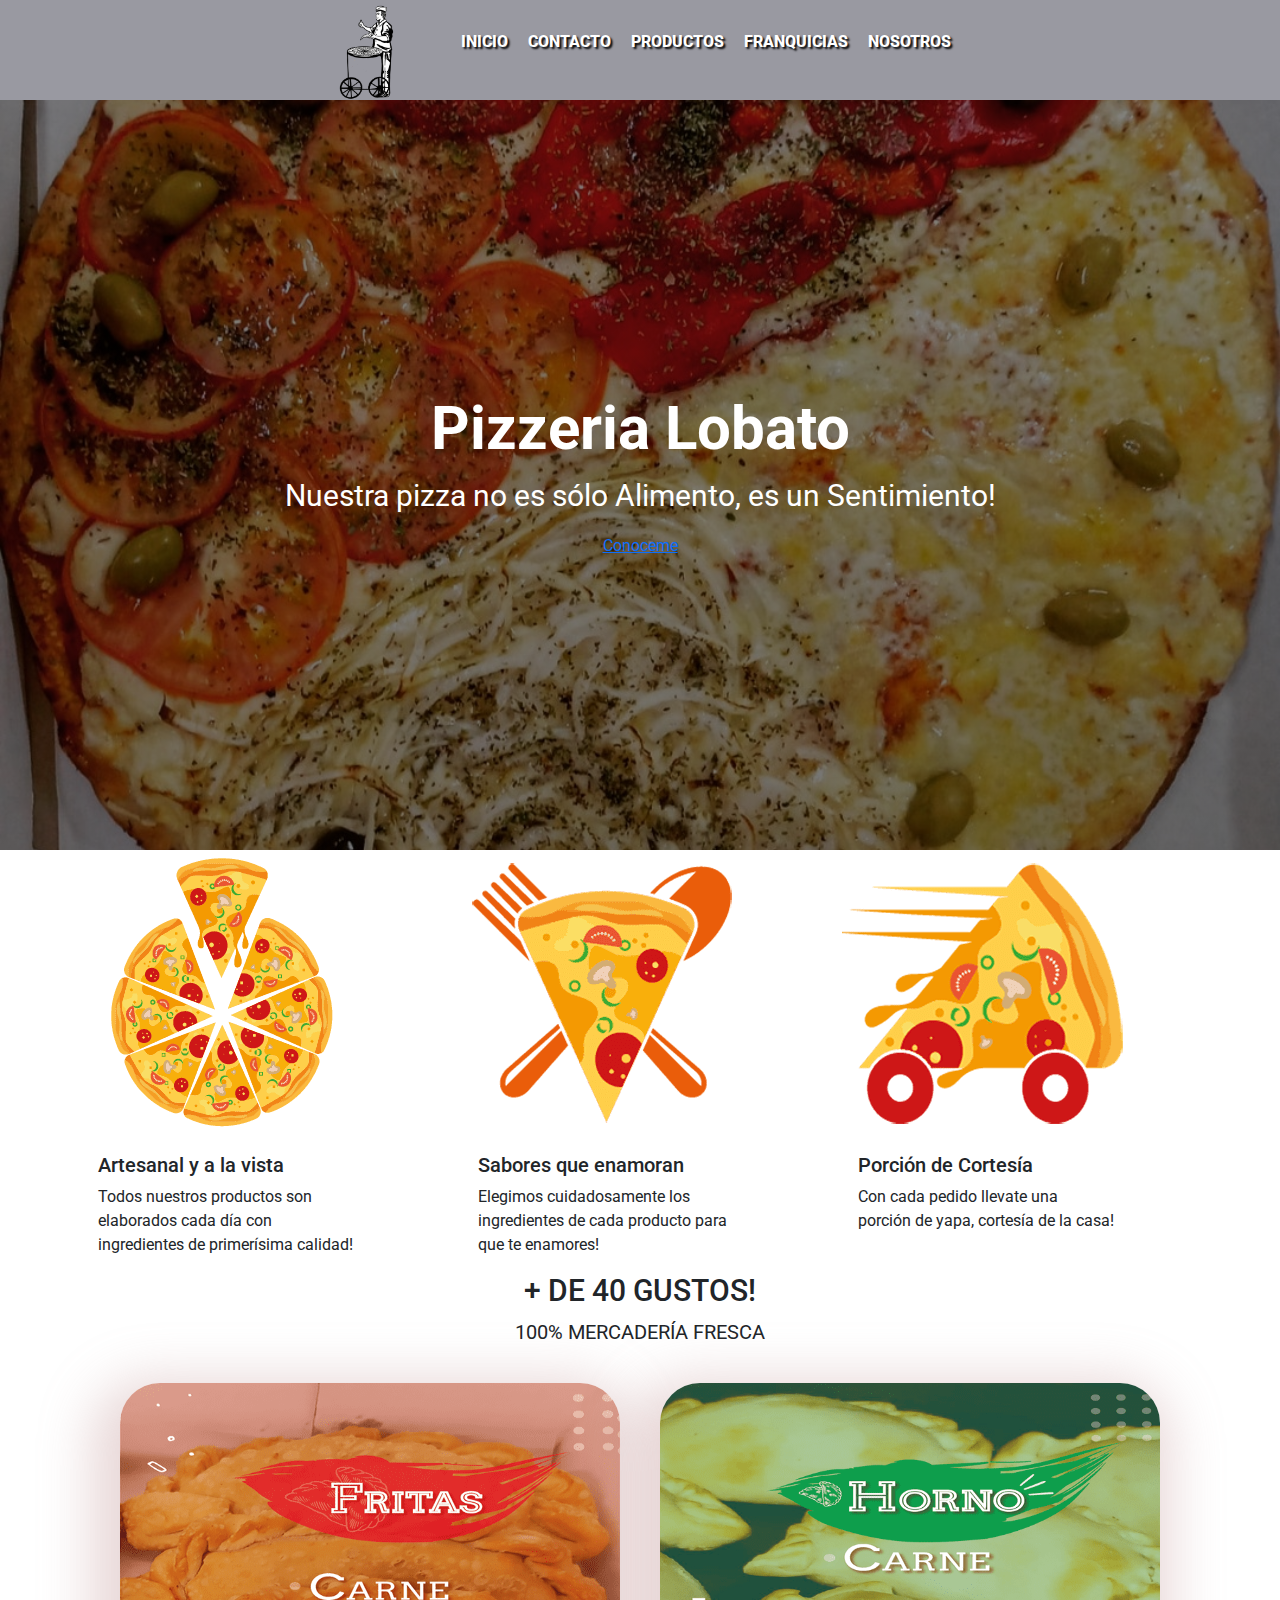
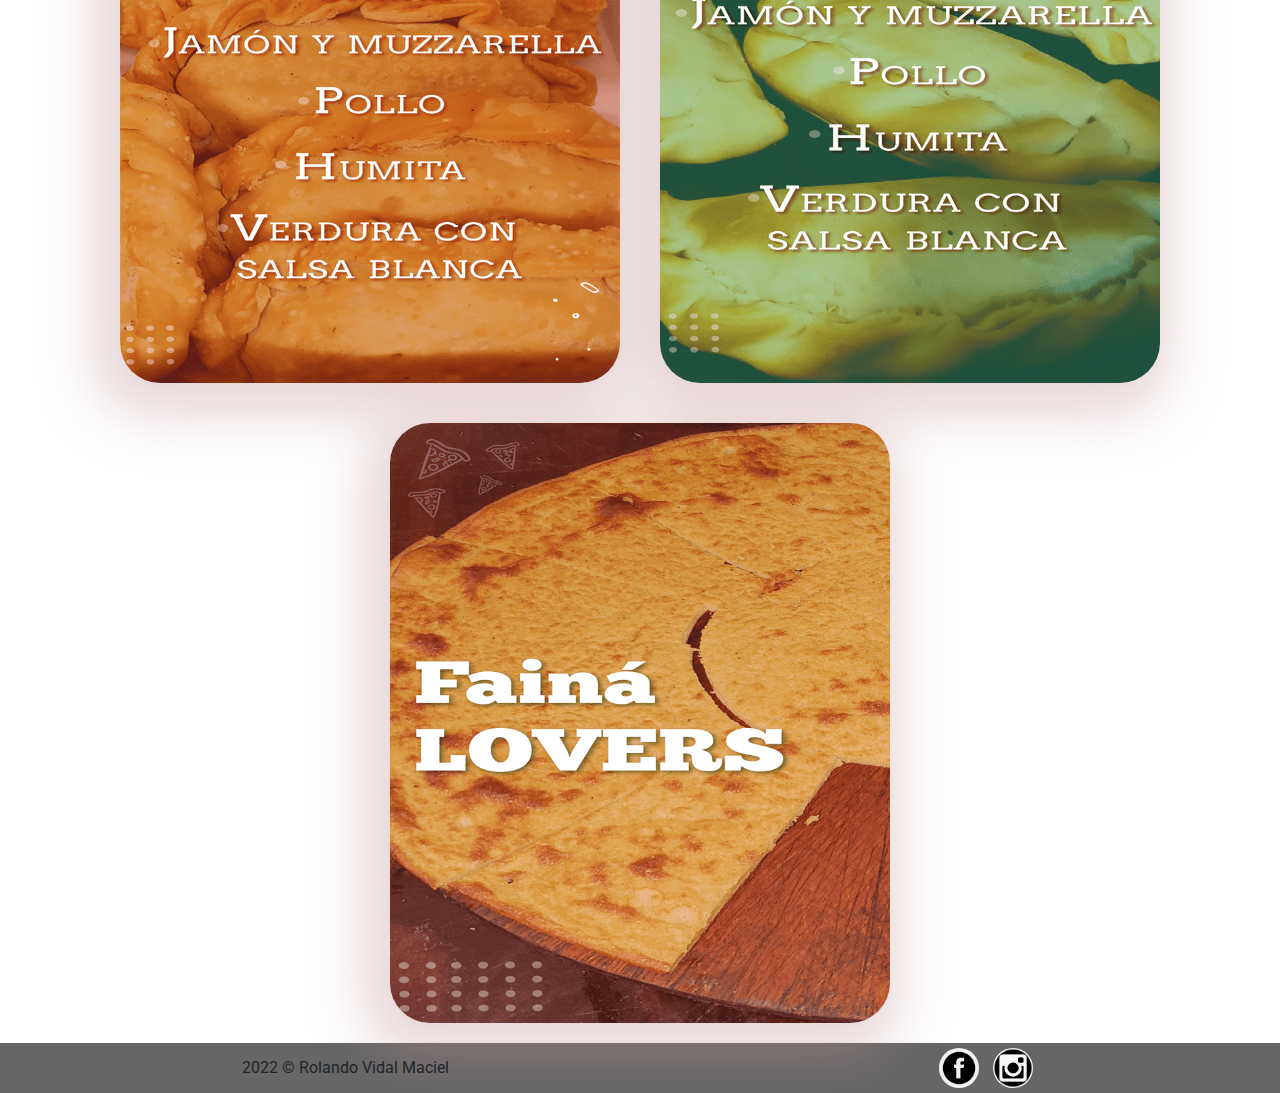
==== index.html @ bfa7f23a "proyectobootstrap" ====
<!DOCTYPE html>
<html lang="en">
<head>
    <link rel="shortcut icon" href="imagenes/favicon (2).ico" type="image/x-icon">
    <link rel="icon" href="imagenes/favicon (2).ico" type="image/x-icon">
    <meta charset="UTF-8">
    <meta http-equiv="X-">
    <meta http-equiv="X-UA-Compatible" content="IE=edge">
    <meta name="viewport" content="width=device-width, initial-scale=1.0">
    <link rel="preconnect" href="https://fonts.googleapis.com">
    <link rel="preconnect" href="https://fonts.gstatic.com" crossorigin>
    <link href="https://fonts.googleapis.com/css2?family=Roboto&display=swap" rel="stylesheet">
    <link rel="stylesheet" href="css1/style.css">
    <link rel="stylesheet" href="css/bootstrap.css">
    <title>Pizzeria Lobato</title>
</head>
<body>
    <header class="header">
        <img src="imagenes/logo.png" alt="">
        <nav>
            <ul>
                <li><a href="index.html">Inicio</a></li>
                <li><a href="page/contacto.html">Contacto</a></li>
                <li><a href="page/productos.html">Productos</a></li>
                <li><a href="page/franquicias.html">Franquicias</a></li>
                <li><a href="page/nosotros.html">Nosotros</a></li>
            </ul>
        </nav>
    </header>
    <main class="main">
        <section class="hero">
            <h1>Pizzeria Lobato</h1>
            <p>Nuestra pizza no es sólo Alimento, es un Sentimiento!</p>
            <a href="page/nosotros.html">Conoceme</a>
        </section>
        <div class="container">
            <div class="row">
            <div class="col">
                <div style="width: 18rem;">
                    <img src="imagenes/1-icono-pizza-01-1.png" alt="">
                    <div class="card-body">
                    <h5 class="card-title">Artesanal y a la vista</h5>
                    <p class="card-text">Todos nuestros productos son elaborados cada día con ingredientes de primerísima calidad!</p>
                    </div>
                </div>
            </div>
            <div class="col">
                <div style="width: 18rem;">
                    <img src="imagenes/2-icono-ingredientes-01-2.png" alt="">
                    <div class="card-body">
                    <h5 class="card-title">Sabores que enamoran</h5>
                    <p class="card-text">Elegimos cuidadosamente los ingredientes de cada producto para que te enamores!</p>
                    </div>
                </div>
            </div>
            <div class="col">
                <div style="width: 18rem;">
                    <img src="imagenes/3-icono-porcion-01-2.png" alt="">
                    <div class="card-body">
                    <h5 class="card-title">Porción de Cortesía</h5>
                    <p class="card-text">Con cada pedido llevate una porción de yapa, cortesía de la casa!</p>
                    </div>
                </div>
            </div>
            </div>
        </div>
        <section class="section_two">
                <h3 class="tituloParrafo">+ DE 40 GUSTOS!</h3>
                <p class="parrafo1">100% MERCADERÍA FRESCA</p>
                <div>
                    <img src="imagenes/comprar-empanadas-fritas.png" alt="">
                    <img src="imagenes/comprar-empanadas-al-horno.png" alt="">
                    <img src="imagenes/comprar-faina.png" alt="">
                </div>
        </section>
    </main>
    <footer class="footer">
        <span class="piePagina">2022 © Rolando Vidal Maciel</span>
        <div>
            <a href="https://www.instagram.com/lobato.pizzeria/"><img src="imagenes/facebook.png" alt=""></a>
            <a href="https://www.facebook.com/lobatopizzeria/?ref=page_internal"><img src="imagenes/instagram.png" alt=""></a>
        </div>
    </footer>
    <script src="js/bootstrap.js"></script>
</body>
</html>
---- css1/style.css ----
/*Estilo General */
*{
    margin: 0;
    padding: 0;
    box-sizing: border-box;
    font-family: 'Roboto', sans-serif;
}

/*-----HEADER-----*/
.header {
    display: flex;
    justify-content: center;
    align-items: center;
    flex-wrap: wrap;
    background-color: #9999A1
}
.header img {
    width: 100px;
    height: 100px;
    background-position:80px;
}

.header nav ul {
    display: flex;
    list-style: none;
}

.header nav ul li {
    margin: 10px;
}

.header nav ul li a {
    text-decoration: none;
    text-transform: uppercase;
    font-weight: 800;
    color:rgb(255, 255, 255);
    text-shadow: 2px 2px 2px #000000;
}

/*-----MAIN-----*/
.hero {
    color: rgb(255, 255, 255);
    display: flex;
    flex-direction: column;
    justify-content: center;
    align-items: center;
    width: 100%;
    height: calc(100vh - 150px);
    background: linear-gradient(rgba(0, 0, 0, 0.485), rgba(0, 0, 0, 0.542)), url(../imagenes/banner.jpeg);
    background-position: center;
    background-repeat: no-repeat;
    background-size: cover;
    background-attachment: fixed;

}

.hero h1 {
    font-size: 60px;
    font-weight: bold;
}

.hero p {
    font-size: 30px;
    text-align: center;
}

.hero a:hover {
    background-color:#ffffff;
    color: rgba(196, 44, 44, 0.425);
    border-radius: 5px;
}


/*----- GRID -----*/
.grid_contenedores_pizza{
    display: grid;
    grid-template-areas: "art sab por";
    grid-template-columns: repeat(3, 1fr);
    
}

.artesanal{
    grid-area: art;
    justify-self: center;
}

.sabores{
    grid-area: sab;
    justify-self: center;
}

.porciones{
    grid-area: por;
    justify-self: center;
}

.icono_pizza {
    width: 350px;
    height: 275px;
}

.icono_pizza img:hover {
    -webkit-transform: rotate(360deg);
    transition: 2s ease-in-out;
}

.img_pizza{
    width: 200px;
    height: 200px;
    border-radius: 40px;   
}

.flex-ico{
    display: flex;
    justify-content: center;
}

.tit_pizza {
    text-align: center;
}


.section_two > div {
    display: flex;
    justify-content: center;
    flex-wrap: wrap;
}

.tituloParrafo {
    font-size: 30px;
    text-align: center;
}

.parrafo1 {
    display: flex;
    justify-content: center;
    font-size: 20px;
}

.section_two > div img {
    width: 500px;
    height: 600px;
    margin: 20px;
    border-radius: 40px;
    box-shadow: -9px 15px 52px 19px rgba(192, 146, 146, 0.37);
}

/*-----MAIN CONTACTO-----*/

.text {
    margin: 20px;
    text-align: center;
}

.contacto {
    text-align: center;
}

.contacto img {
    width: 500px;
    height: 555px;
    margin: 25px;
    padding: 25px;
}

/*-----MAIN NOSOTROS-----*/

.nosotros img {
    padding: 10px;
    margin: 20px;
    width: 500px;
    height: 600px;
    border-radius: 20px;
}

.nosotros {
    font-size: 35px;
    text-align: center;
}

.nosotros div p {
    font-size: 30px;
    text-transform: uppercase;
}

/*-----MAIN FRANQUICIAS-----*/

.franquicias h1 {
    font-size: 60px;
    text-align: center;
}
.franquicias h2 {
    font-size: 40px;
    text-align: center;
}

.franquicias {
    font-size: 30px;
    text-align: center;
    text-transform: uppercase;
}

.franquicias img {
    padding: 10px;
    margin: 10px;
    width: 600px;
    height: 600px;
    border-radius: 20px;
}

/*-----MAIN PRODUCTOS-----*/

.productos {
    font-size: 40px;
    text-align: center;
}

.productos img {
    width: 200px;
    height: 200px;
    border-radius: 60px;
    box-shadow: -9px 15px 52px 19px rgba(192, 146, 146, 0.37);
}

.productos_two {
    font-size: 40px;
    text-align: center;
}

.productos_two img {
    border-radius: 10px;
    transition: all 400ms ease;
}

.productos_two img:hover {
    transform: scale(1.1);
}

/*-----FOOTER-----*/
.footer {
    display: flex;
    justify-content: space-around;
    align-items: center;
    background-color: #666;
}

.footer ul li a {
    padding: 15px;
    text-decoration: none;
    text-transform: uppercase;
    font-weight: 900;
    color: #ffffff;
    text-shadow: 2px 2px 2px #000000;
}

.footer div  a img {
    width: 50px;
    height: 50px;
    border-radius: 40px;
    margin: 0px;
    padding: 5px; 
}

@media (max-width: 400px) {
    /*-----index-----*/
    .header {
        flex-direction: column;
    }
    .header nav ul {
    flex-direction: column;
    }
    .grid_contenedores_pizza{
        grid-template-columns: (1fr);
        grid-template-areas: 
        "art"
        "sab"
        "por";
    }
    .contacto {
        display: flex;
        justify-content: center;
        flex-wrap: wrap;
    }
    .franquicias div {
        display: flex;
        justify-content: center;
        flex-wrap: wrap;
        }
    .nosotros {
        display: flex;
        justify-content: center;
        flex-wrap: wrap;
    }
}
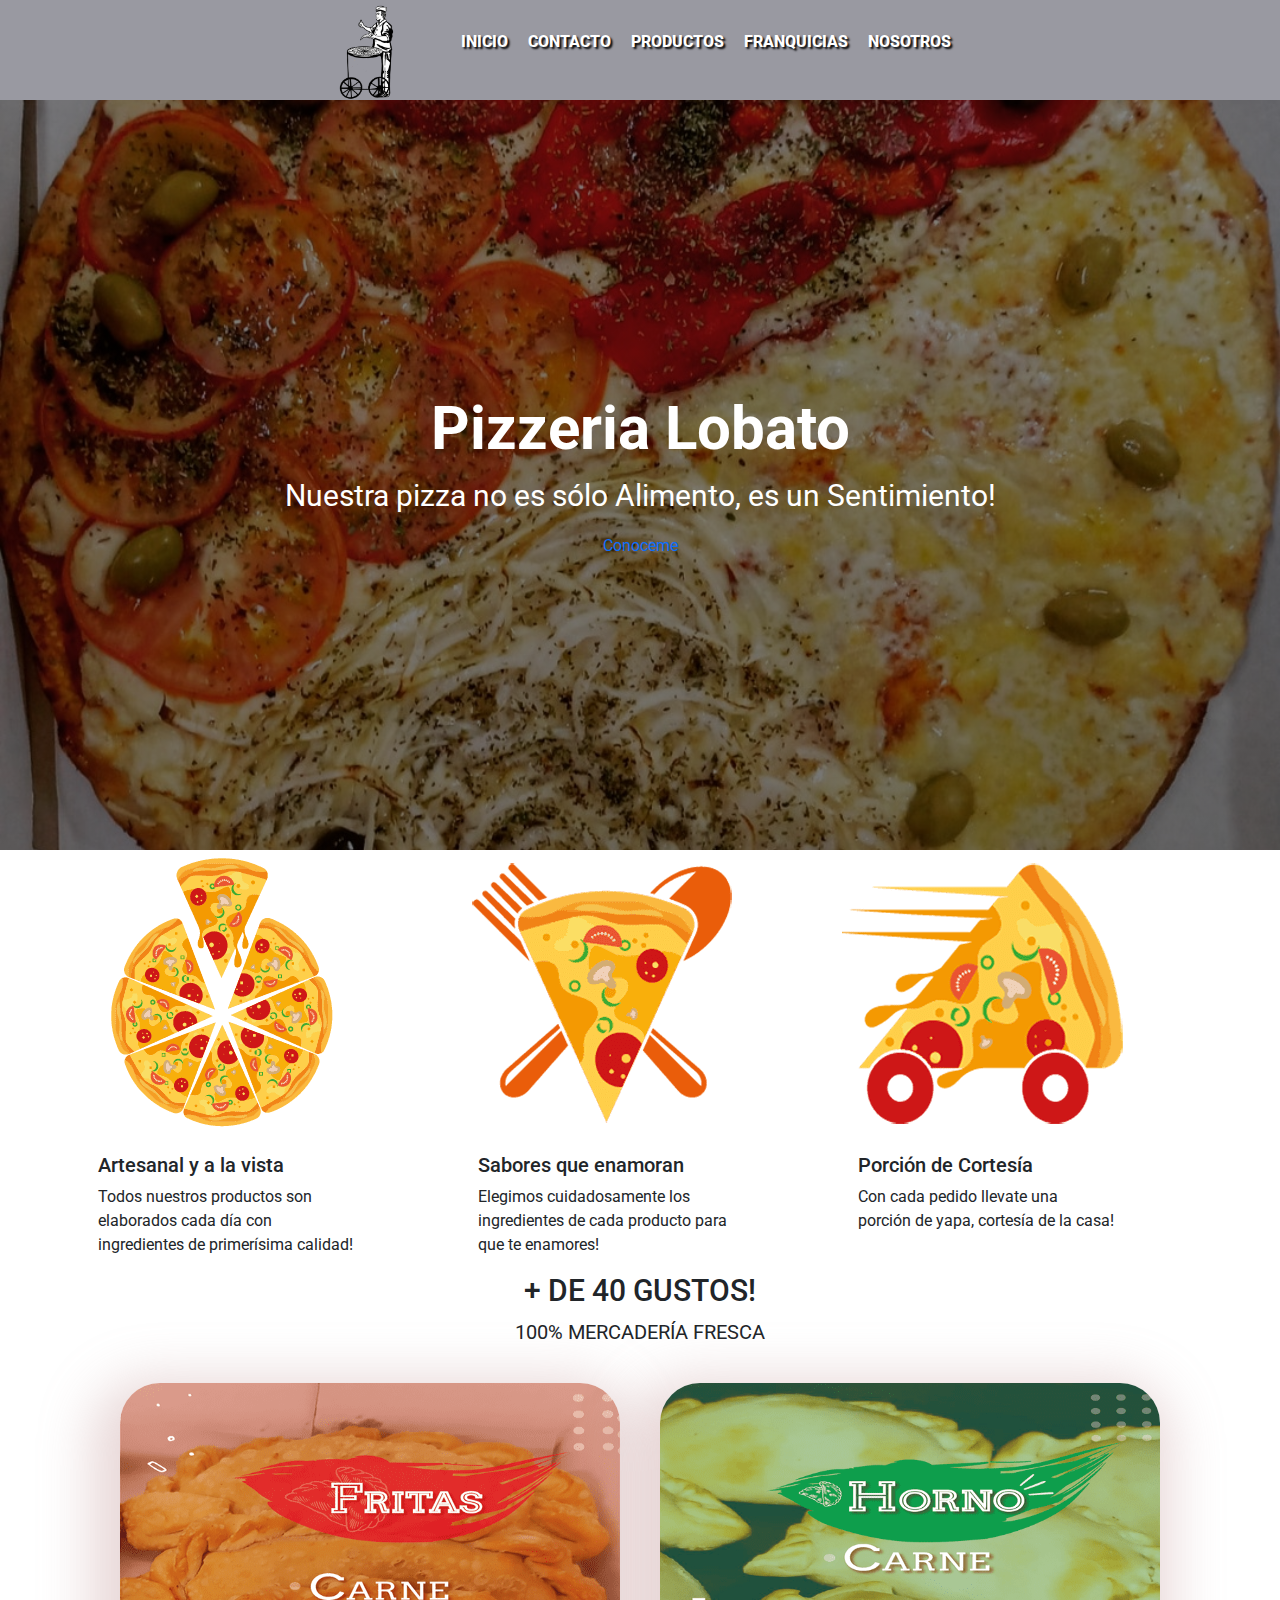
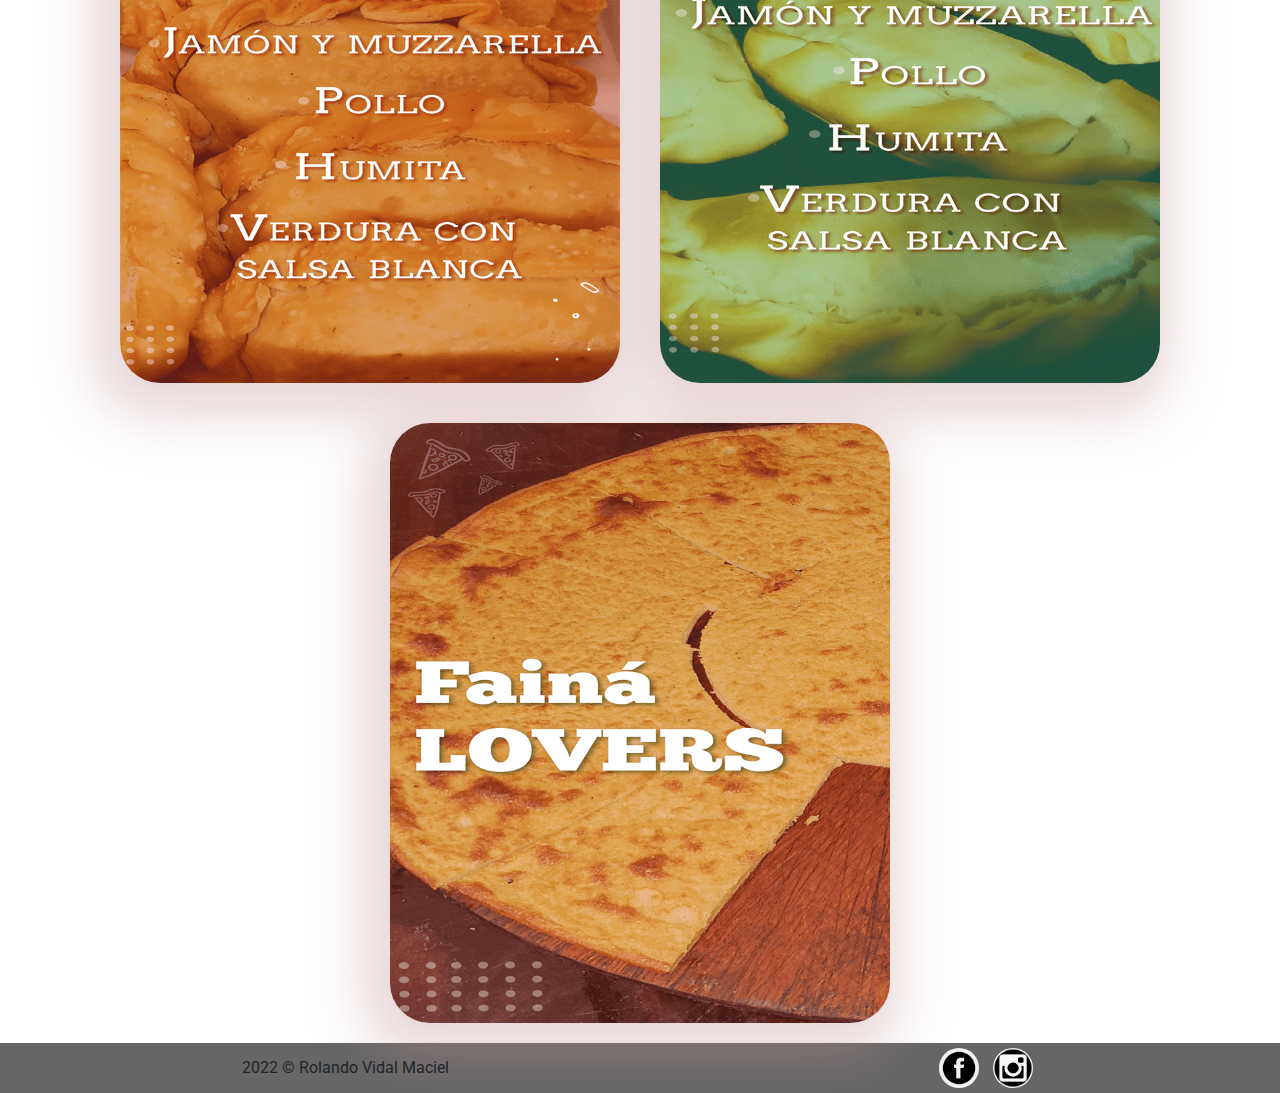
==== commit e29167c6: "aplicando cambio de carpeta" ====
--- a/index.html
+++ b/index.html
@@ -10,7 +10,7 @@
     <link rel="preconnect" href="https://fonts.googleapis.com">
     <link rel="preconnect" href="https://fonts.gstatic.com" crossorigin>
     <link href="https://fonts.googleapis.com/css2?family=Roboto&display=swap" rel="stylesheet">
-    <link rel="stylesheet" href="css1/style.css">
+    <link rel="stylesheet" href="css/style.css">
     <link rel="stylesheet" href="css/bootstrap.css">
     <title>Pizzeria Lobato</title>
 </head>
@@ -18,7 +18,7 @@
     <header class="header">
         <img src="imagenes/logo.png" alt="">
         <nav>
-            <ul>
+            <ul class="navbar-nav-scroll">
                 <li><a href="index.html">Inicio</a></li>
                 <li><a href="page/contacto.html">Contacto</a></li>
                 <li><a href="page/productos.html">Productos</a></li>
@@ -28,7 +28,7 @@
         </nav>
     </header>
     <main class="main">
-        <section class="hero">
+        <section class="heros">
             <h1>Pizzeria Lobato</h1>
             <p>Nuestra pizza no es sólo Alimento, es un Sentimiento!</p>
             <a href="page/nosotros.html">Conoceme</a>
--- a/css/style.css
+++ b/css/style.css
@@ -0,0 +1,298 @@
+/*Estilo General */
+*{
+    margin: 0;
+    padding: 0;
+    box-sizing: border-box;
+    font-family: 'Roboto', sans-serif;
+}
+
+/*-----HEADER-----*/
+.header {
+    display: flex;
+    justify-content: center;
+    align-items: center;
+    flex-wrap: wrap;
+    background-color: #9999A1
+}
+.header img {
+    width: 100px;
+    height: 100px;
+    background-position:80px;
+}
+
+.header nav ul {
+    display: flex;
+    list-style: none;
+}
+
+.header nav ul li {
+    margin: 10px;
+}
+
+.header nav ul li a {
+    text-decoration: none;
+    text-transform: uppercase;
+    font-weight: 800;
+    color:rgb(255, 255, 255);
+    text-shadow: 2px 2px 2px #000000;
+}
+
+/*-----MAIN-----*/
+.heros {
+    color: rgb(255, 255, 255);
+    display: flex;
+    flex-direction: column;
+    justify-content: center;
+    align-items: center;
+    width: 100%;
+    height: calc(100vh - 150px);
+    background: linear-gradient(rgba(0, 0, 0, 0.485), rgba(0, 0, 0, 0.542)), url(../imagenes/banner.jpeg);
+    background-position: center;
+    background-repeat: no-repeat;
+    background-size: cover;
+    background-attachment: fixed;
+
+}
+
+.heros h1 {
+    font-size: 60px;
+    font-weight: bold;
+}
+
+.heros p {
+    font-size: 30px;
+    text-align: center;
+}
+
+.heros a {
+    text-decoration: none;
+}
+
+.heros a:hover {
+    background-color:#8a7b7b;
+    color: rgba(0, 0, 0, 0.425);
+    border-radius: 10px;
+}
+
+
+/*----- GRID -----*/
+.grid_contenedores_pizza{
+    display: grid;
+    grid-template-areas: "art sab por";
+    grid-template-columns: repeat(3, 1fr);
+    
+}
+
+.artesanal{
+    grid-area: art;
+    justify-self: center;
+}
+
+.sabores{
+    grid-area: sab;
+    justify-self: center;
+}
+
+.porciones{
+    grid-area: por;
+    justify-self: center;
+}
+
+.icono_pizza {
+    width: 350px;
+    height: 275px;
+}
+
+.icono_pizza img:hover {
+    transition: 2s ease-in-out;
+    -webkit-transform: rotate(360deg);
+}
+
+.img_pizza{
+    width: 200px;
+    height: 200px;
+    border-radius: 40px;   
+}
+
+.flex-ico{
+    display: flex;
+    justify-content: center;
+}
+
+.tit_pizza {
+    text-align: center;
+}
+
+
+.section_two > div {
+    display: flex;
+    justify-content: center;
+    flex-wrap: wrap;
+}
+
+.tituloParrafo {
+    font-size: 30px;
+    text-align: center;
+}
+
+.parrafo1 {
+    display: flex;
+    justify-content: center;
+    font-size: 20px;
+}
+
+.section_two > div img {
+    width: 500px;
+    height: 600px;
+    margin: 20px;
+    border-radius: 40px;
+    box-shadow: -9px 15px 52px 19px rgba(192, 146, 146, 0.37);
+}
+
+/*-----MAIN CONTACTO-----*/
+
+.text {
+    margin: 20px;
+    text-align: center;
+}
+
+.contacto {
+    text-align: center;
+}
+
+.contacto img {
+    width: 500px;
+    height: 555px;
+    margin: 25px;
+    padding: 25px;
+}
+
+/*-----MAIN NOSOTROS-----*/
+
+.nosotros img {
+    padding: 10px;
+    margin: 20px;
+    width: 500px;
+    height: 600px;
+    border-radius: 20px;
+}
+
+.nosotros {
+    font-size: 35px;
+    text-align: center;
+}
+
+.nosotros div p {
+    font-size: 30px;
+    text-transform: uppercase;
+}
+
+/*-----MAIN FRANQUICIAS-----*/
+
+.franquicias h1 {
+    font-size: 60px;
+    text-align: center;
+}
+.franquicias h2 {
+    font-size: 40px;
+    text-align: center;
+}
+
+.franquicias {
+    font-size: 30px;
+    text-align: center;
+    text-transform: uppercase;
+}
+
+.franquicias img {
+    padding: 10px;
+    margin: 10px;
+    width: 600px;
+    height: 600px;
+    border-radius: 20px;
+}
+
+/*-----MAIN PRODUCTOS-----*/
+
+.productos {
+    font-size: 40px;
+    text-align: center;
+}
+
+.productos img {
+    width: 200px;
+    height: 200px;
+    border-radius: 60px;
+    box-shadow: -9px 15px 52px 19px rgba(192, 146, 146, 0.37);
+}
+
+.productos_two {
+    font-size: 40px;
+    text-align: center;
+}
+
+.productos_two img {
+    border-radius: 10px;
+    transition: all 400ms ease;
+}
+
+.productos_two img:hover {
+    transform: scale(1.1);
+}
+
+/*-----FOOTER-----*/
+.footer {
+    display: flex;
+    justify-content: space-around;
+    align-items: center;
+    background-color: #666;
+}
+
+.footer ul li a {
+    padding: 15px;
+    text-decoration: none;
+    text-transform: uppercase;
+    font-weight: 900;
+    color: #ffffff;
+    text-shadow: 2px 2px 2px #000000;
+}
+
+.footer div  a img {
+    width: 50px;
+    height: 50px;
+    border-radius: 40px;
+    margin: 0px;
+    padding: 5px; 
+}
+
+@media (max-width: 400px) {
+    /*-----index-----*/
+    .header {
+        flex-direction: column;
+    }
+    .header nav ul {
+    flex-direction: column;
+    }
+    .grid_contenedores_pizza{
+        grid-template-columns: (1fr);
+        grid-template-areas: 
+        "art"
+        "sab"
+        "por";
+    }
+    .contacto {
+        display: flex;
+        justify-content: center;
+        flex-wrap: wrap;
+    }
+    .franquicias div {
+        display: flex;
+        justify-content: center;
+        flex-wrap: wrap;
+        }
+    .nosotros {
+        display: flex;
+        justify-content: center;
+        flex-wrap: wrap;
+    }
+}
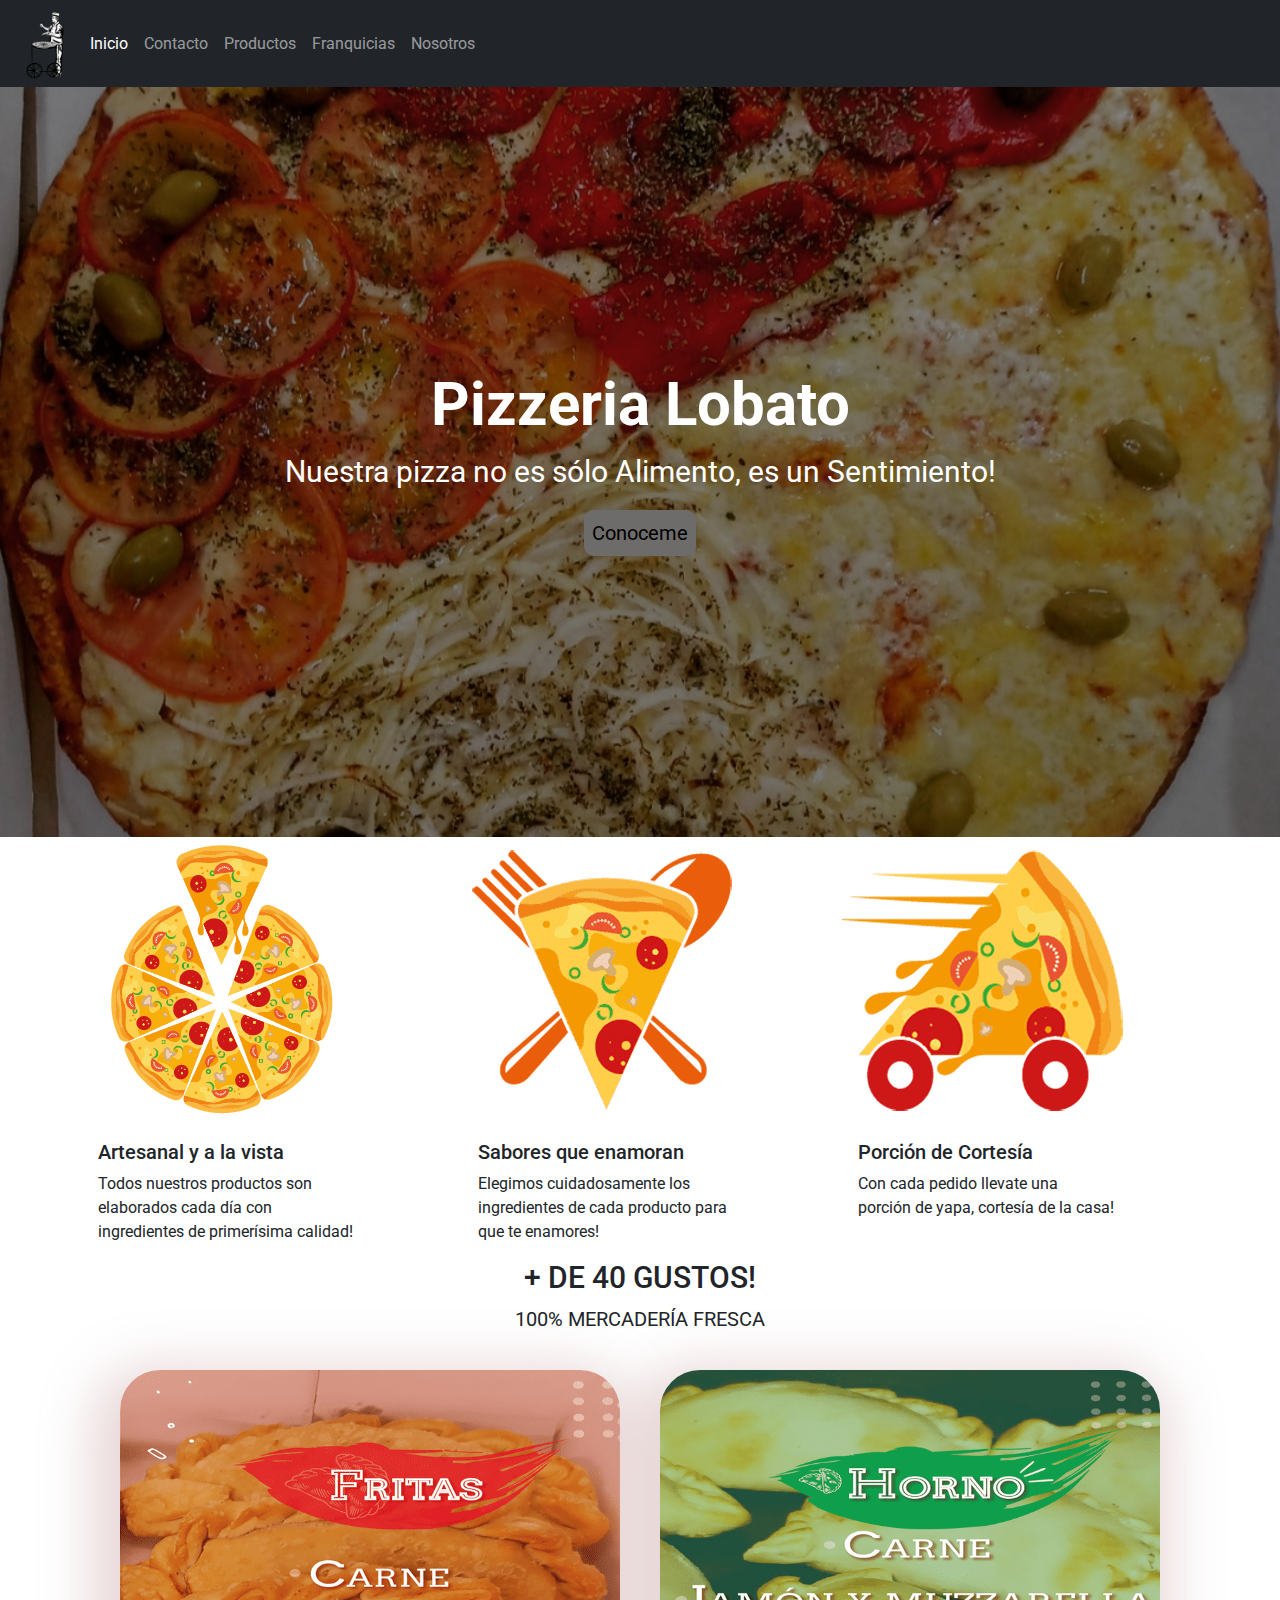
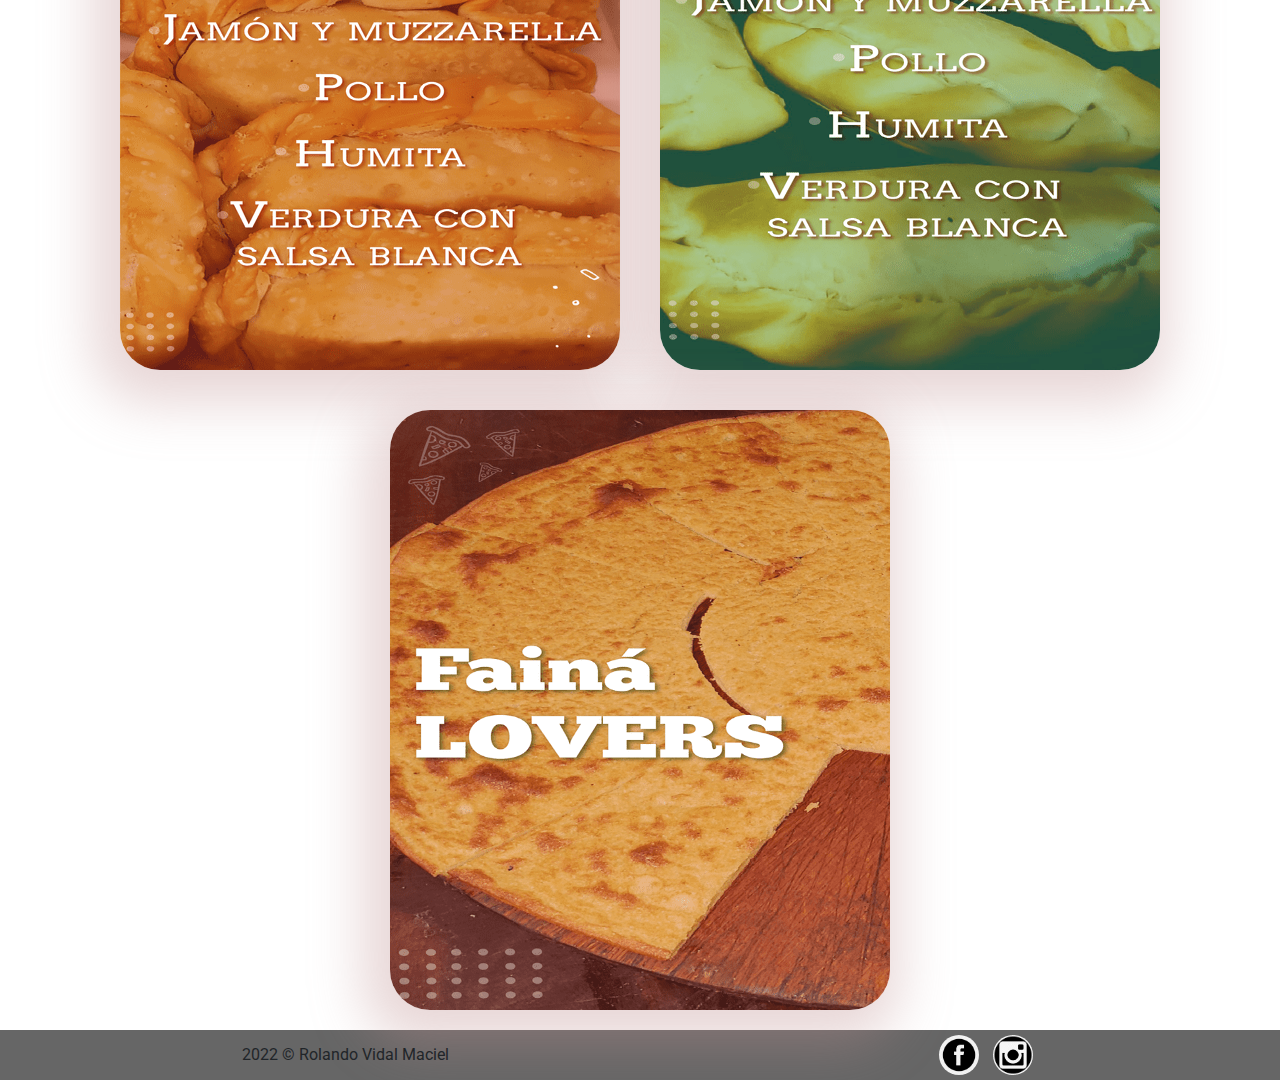
==== commit bceacf47: "cambios en las paginas" ====
--- a/index.html
+++ b/index.html
@@ -15,16 +15,32 @@
     <title>Pizzeria Lobato</title>
 </head>
 <body>
-    <header class="header">
-        <img src="imagenes/logo.png" alt="">
-        <nav>
-            <ul class="navbar-nav-scroll">
-                <li><a href="index.html">Inicio</a></li>
-                <li><a href="page/contacto.html">Contacto</a></li>
-                <li><a href="page/productos.html">Productos</a></li>
-                <li><a href="page/franquicias.html">Franquicias</a></li>
-                <li><a href="page/nosotros.html">Nosotros</a></li>
-            </ul>
+    <header>
+        <nav class="navbar navbar-expand-lg navbar-dark bg-dark">
+        <div class="container-fluid">
+                <img src="imagenes/logo.png" width="70px" alt="">
+            <button class="navbar-toggler" type="button" data-bs-toggle="collapse" data-bs-target="#navbarSupportedContent" aria-controls="navbarSupportedContent" aria-expanded="false" aria-label="Toggle navigation">
+                <span class="navbar-toggler-icon"></span>
+            </button>
+            <div class="collapse navbar-collapse" id="navbarSupportedContent">
+                <ul class="navbar-nav me-auto mb-2 mb-lg-0">
+                <li class="nav-item">
+                    <a class="nav-link active" aria-current="page" href="index.html">Inicio</a>
+                </li>
+                <li class="nav-item">
+                    <a class="nav-link" href="page/contacto.html">Contacto</a>
+                </li>
+                <li class="nav-item">
+                    <a class="nav-link" href="page/productos.html">Productos</a>
+                </li>
+                <li class="nav-item">
+                    <a class="nav-link" href="page/franquicias.html">Franquicias</a>
+                </li>
+                <li class="nav-item">
+                    <a class="nav-link" href="page/nosotros.html">Nosotros</a>
+                </li>
+            </div>
+        </div>
         </nav>
     </header>
     <main class="main">
--- a/css/style.css
+++ b/css/style.css
@@ -7,7 +7,7 @@
 }
 
 /*-----HEADER-----*/
-.header {
+/*.header {
     display: flex;
     justify-content: center;
     align-items: center;
@@ -35,7 +35,7 @@
     font-weight: 800;
     color:rgb(255, 255, 255);
     text-shadow: 2px 2px 2px #000000;
-}
+}*/
 
 /*-----MAIN-----*/
 .heros {
@@ -66,12 +66,18 @@
 
 .heros a {
     text-decoration: none;
+    color: rgb(0, 0, 0);
+    background-color: rgb(110, 107, 107);
+    font-size: 20px;
+    padding: 8px;
+    border-radius: 10px;
 }
 
 .heros a:hover {
-    background-color:#8a7b7b;
+    background-color:#e0d8d8;
     color: rgba(0, 0, 0, 0.425);
     border-radius: 10px;
+    padding: 8px;
 }
 
 
@@ -223,7 +229,6 @@
     width: 200px;
     height: 200px;
     border-radius: 60px;
-    box-shadow: -9px 15px 52px 19px rgba(192, 146, 146, 0.37);
 }
 
 .productos_two {
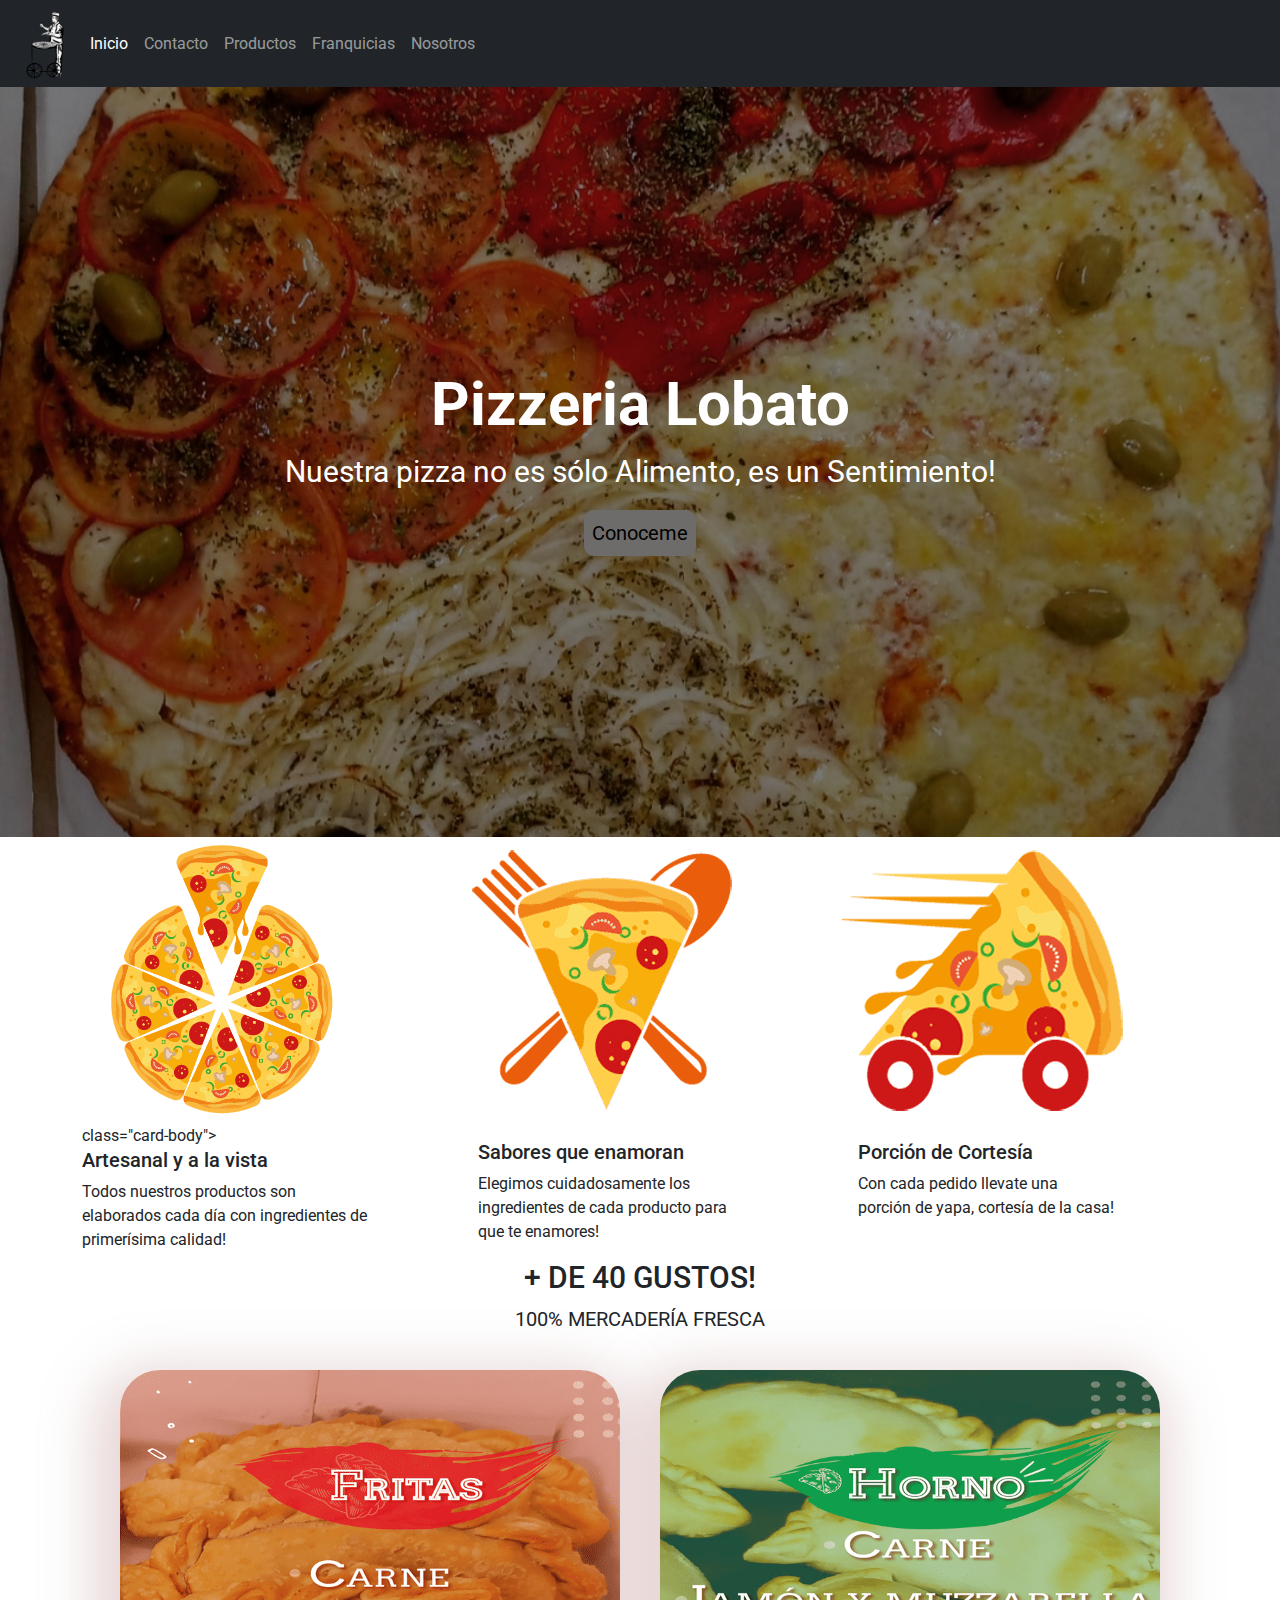
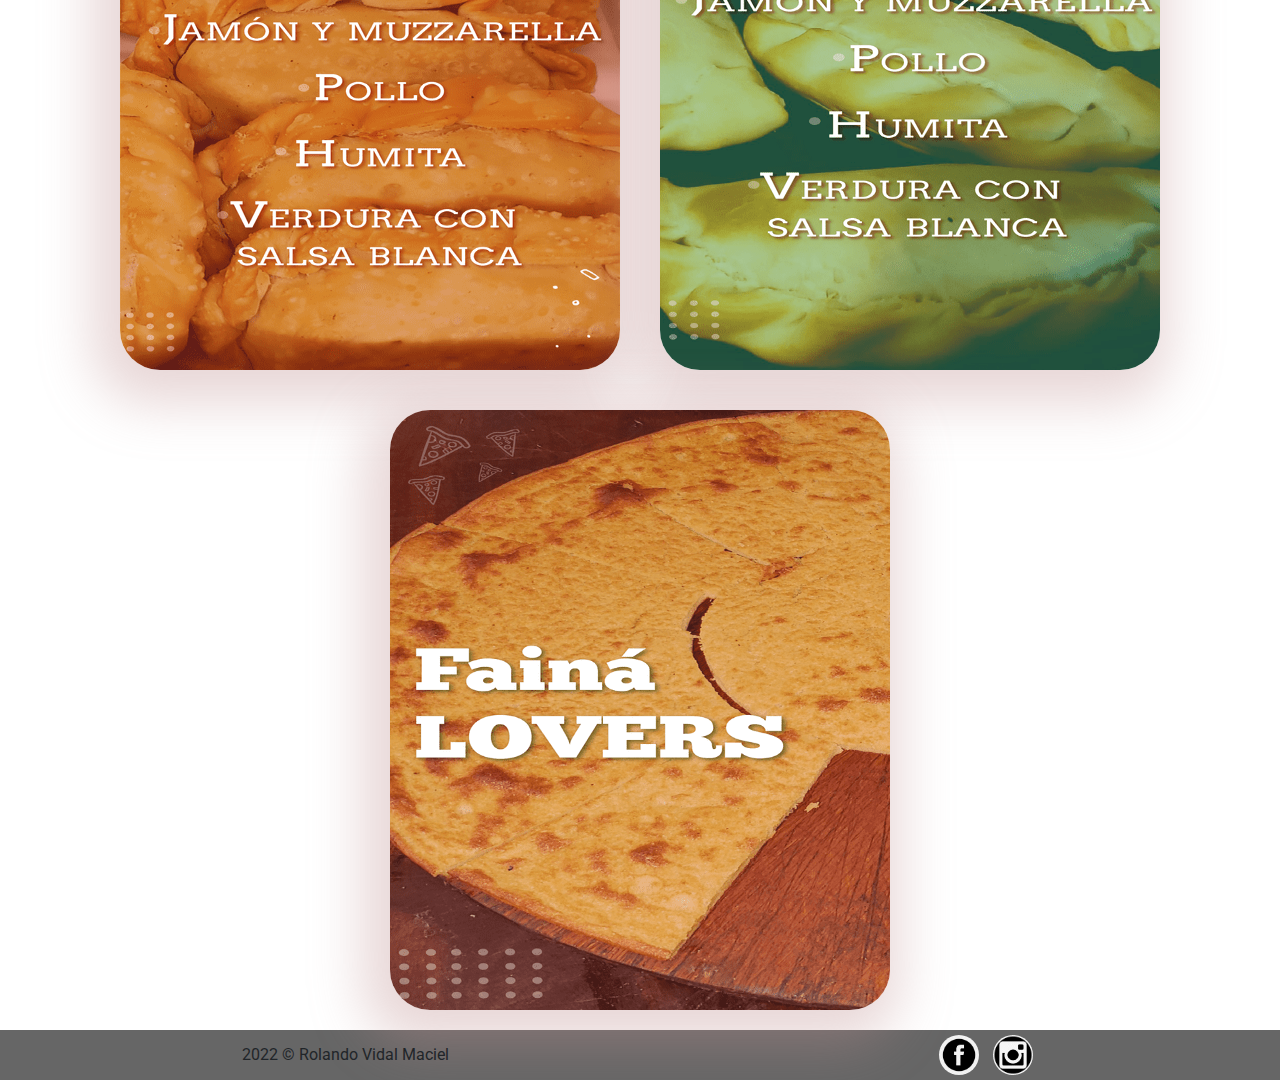
==== commit 345cca2d: "aplicando bootstrap" ====
--- a/index.html
+++ b/index.html
@@ -25,7 +25,7 @@
             <div class="collapse navbar-collapse" id="navbarSupportedContent">
                 <ul class="navbar-nav me-auto mb-2 mb-lg-0">
                 <li class="nav-item">
-                    <a class="nav-link active" aria-current="page" href="index.html">Inicio</a>
+                    <a class="nav-link active" href="index.html">Inicio</a>
                 </li>
                 <li class="nav-item">
                     <a class="nav-link" href="page/contacto.html">Contacto</a>
@@ -54,7 +54,7 @@
             <div class="col">
                 <div style="width: 18rem;">
                     <img src="imagenes/1-icono-pizza-01-1.png" alt="">
-                    <div class="card-body">
+                    <div> class="card-body">
                     <h5 class="card-title">Artesanal y a la vista</h5>
                     <p class="card-text">Todos nuestros productos son elaborados cada día con ingredientes de primerísima calidad!</p>
                     </div>
--- a/css/style.css
+++ b/css/style.css
@@ -158,7 +158,7 @@
 /*-----MAIN CONTACTO-----*/
 
 .text {
-    margin: 20px;
+    margin: 10px;
     text-align: center;
 }
 
@@ -169,7 +169,7 @@
 .contacto img {
     width: 500px;
     height: 555px;
-    margin: 25px;
+    margin: 10px;
     padding: 25px;
 }
 
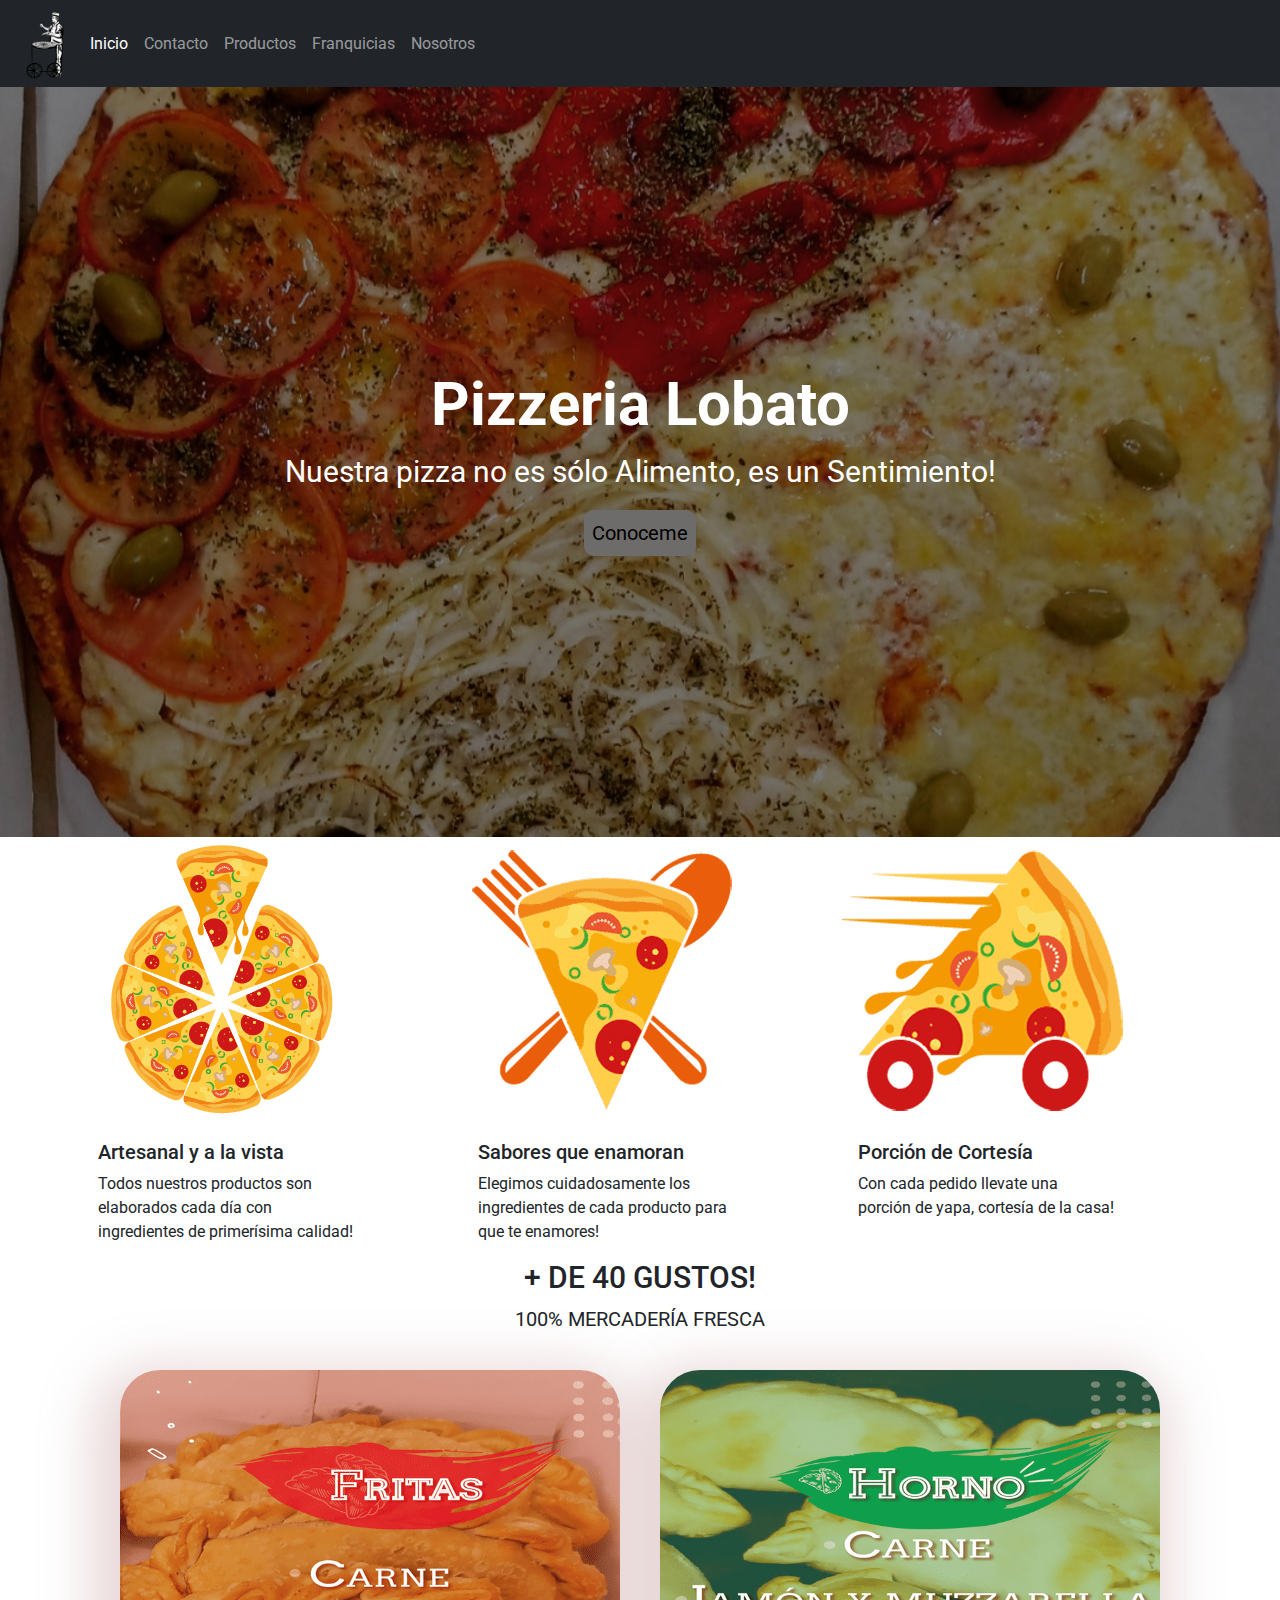
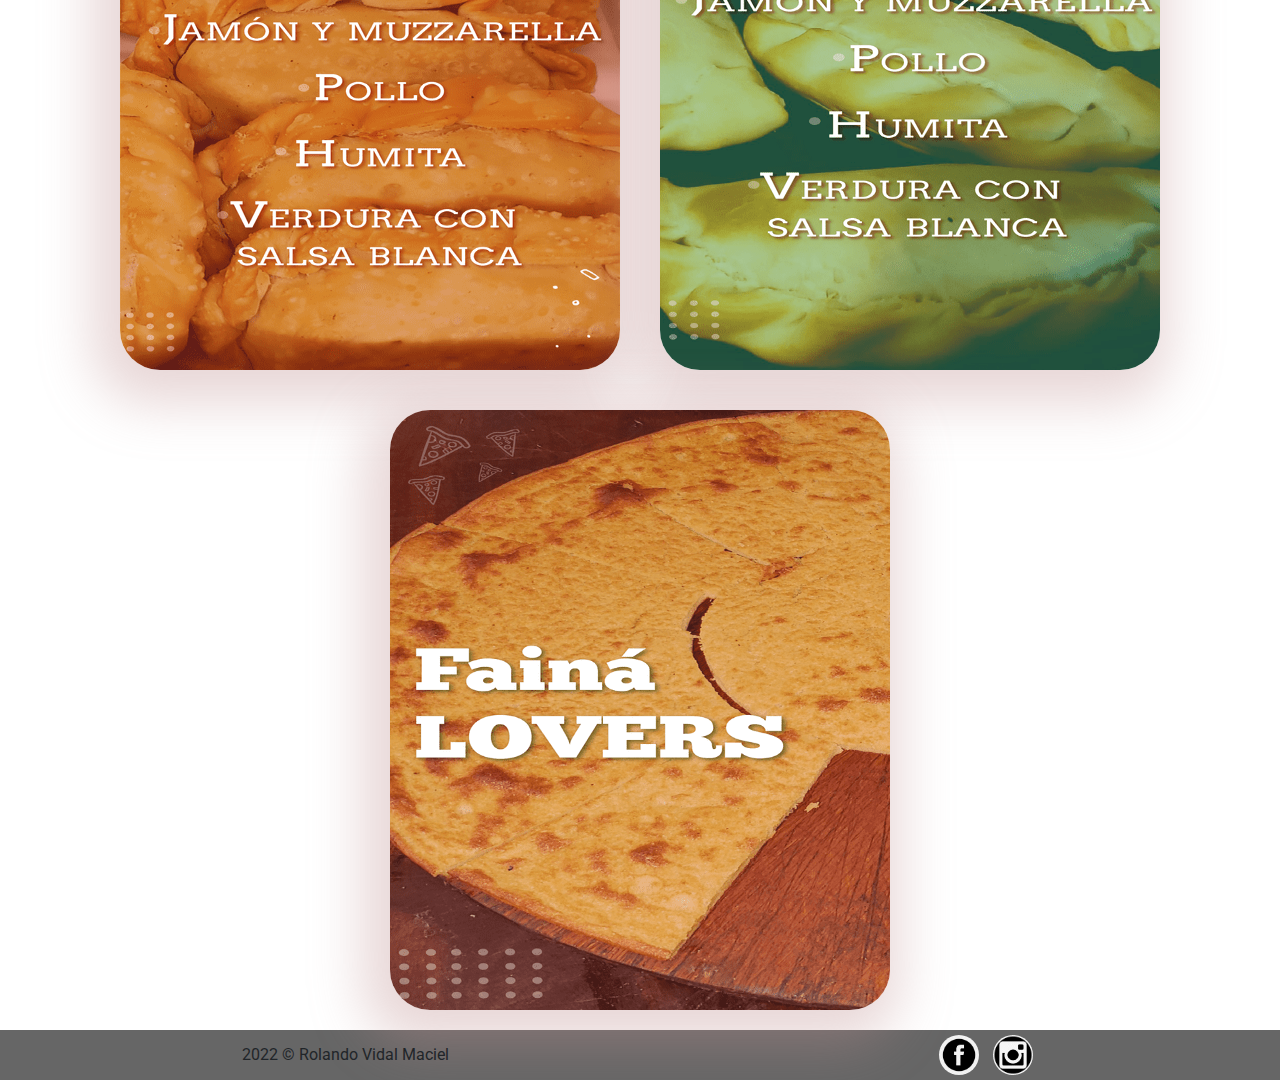
==== commit 8a6352f4: "arreglando" ====
--- a/index.html
+++ b/index.html
@@ -54,7 +54,7 @@
             <div class="col">
                 <div style="width: 18rem;">
                     <img src="imagenes/1-icono-pizza-01-1.png" alt="">
-                    <div> class="card-body">
+                    <div class="card-body">
                     <h5 class="card-title">Artesanal y a la vista</h5>
                     <p class="card-text">Todos nuestros productos son elaborados cada día con ingredientes de primerísima calidad!</p>
                     </div>
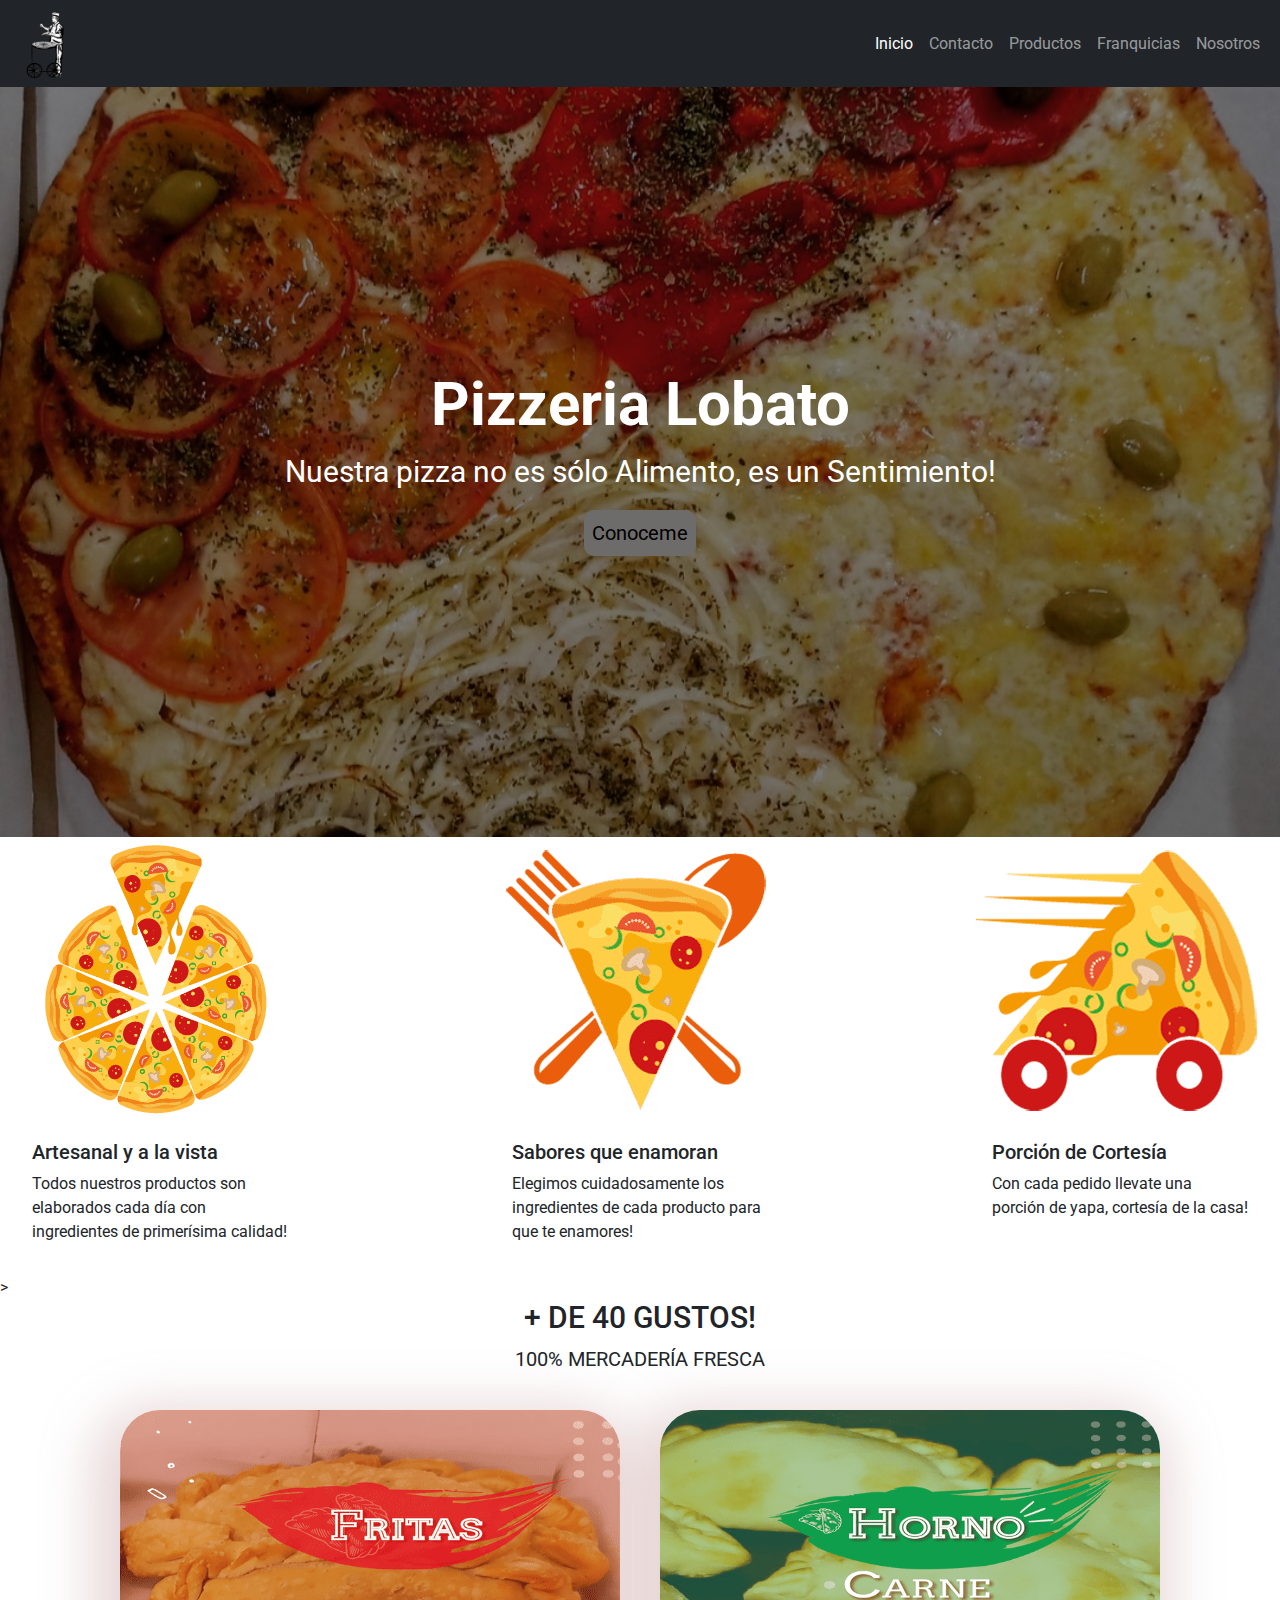
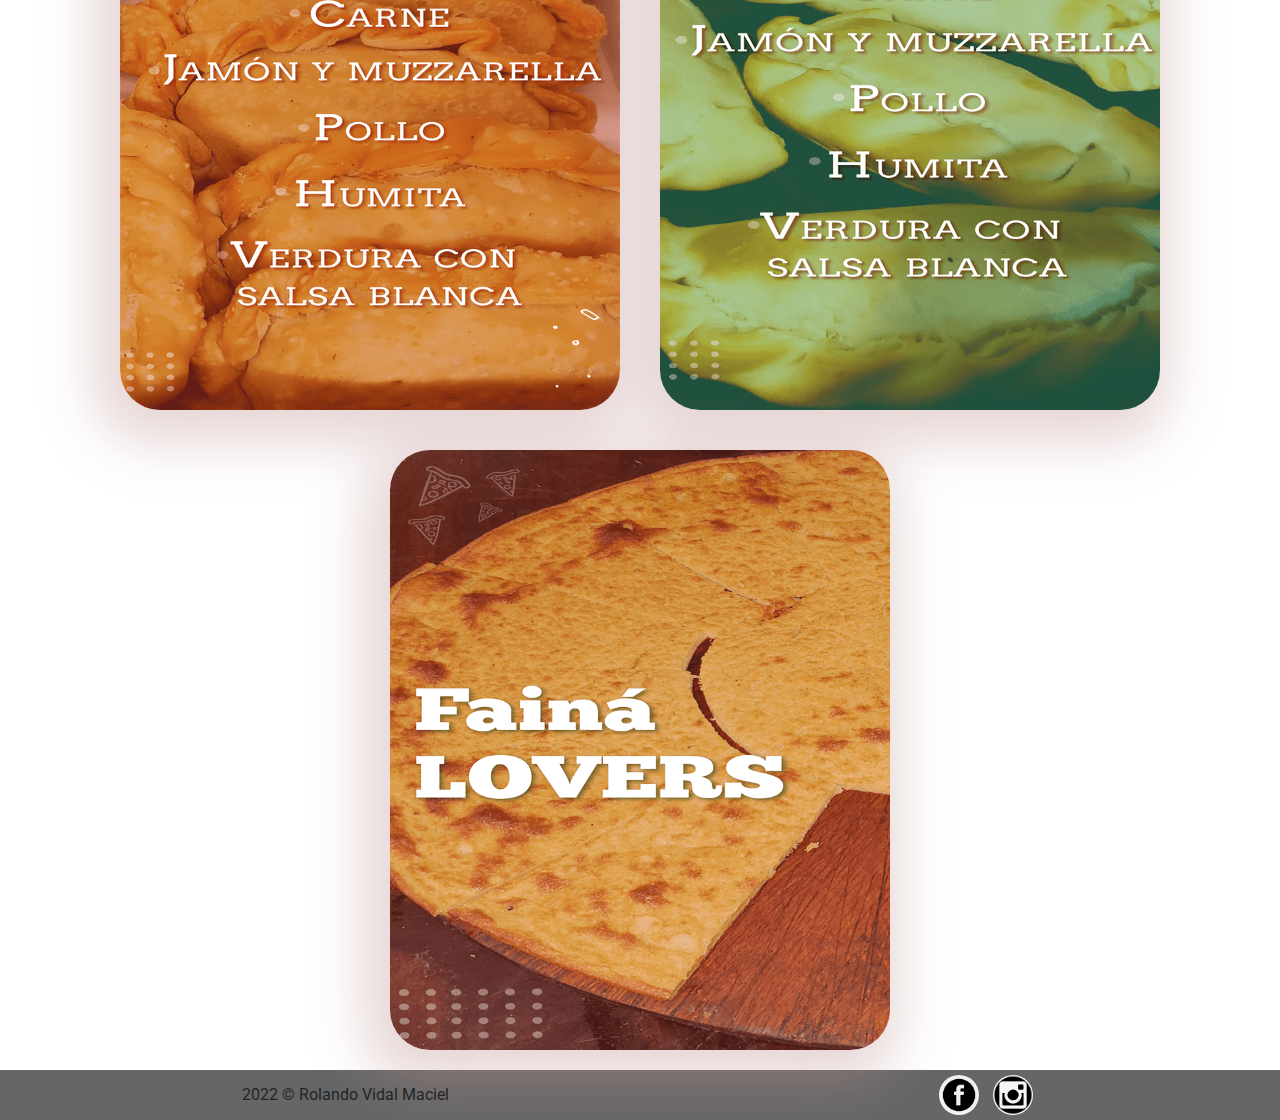
==== commit 26ce90b3: "Arreglando detalles" ====
--- a/index.html
+++ b/index.html
@@ -22,8 +22,8 @@
             <button class="navbar-toggler" type="button" data-bs-toggle="collapse" data-bs-target="#navbarSupportedContent" aria-controls="navbarSupportedContent" aria-expanded="false" aria-label="Toggle navigation">
                 <span class="navbar-toggler-icon"></span>
             </button>
-            <div class="collapse navbar-collapse" id="navbarSupportedContent">
-                <ul class="navbar-nav me-auto mb-2 mb-lg-0">
+            <div class="collapse navbar-collapse d-lg-flex justify-content-end" id="navbarSupportedContent">
+                <ul class="navbar-nav mb-2 mb-lg-0 text-end">
                 <li class="nav-item">
                     <a class="nav-link active" href="index.html">Inicio</a>
                 </li>
@@ -49,10 +49,10 @@
             <p>Nuestra pizza no es sólo Alimento, es un Sentimiento!</p>
             <a href="page/nosotros.html">Conoceme</a>
         </section>
-        <div class="container">
+        <div class="container-fluid">
             <div class="row">
-            <div class="col">
-                <div style="width: 18rem;">
+            <div class="col-sm-12 col-lg-3 d-flex justify-content-center">
+                <div style="width:18rem;">
                     <img src="imagenes/1-icono-pizza-01-1.png" alt="">
                     <div class="card-body">
                     <h5 class="card-title">Artesanal y a la vista</h5>
@@ -60,17 +60,17 @@
                     </div>
                 </div>
             </div>
-            <div class="col">
+            <div class="col-sm-12 col-lg-6 d-flex justify-content-center">
                 <div style="width: 18rem;">
                     <img src="imagenes/2-icono-ingredientes-01-2.png" alt="">
                     <div class="card-body">
-                    <h5 class="card-title">Sabores que enamoran</h5>
-                    <p class="card-text">Elegimos cuidadosamente los ingredientes de cada producto para que te enamores!</p>
+                    <h5 class="">Sabores que enamoran</h5>
+                    <p class="">Elegimos cuidadosamente los ingredientes de cada producto para que te enamores!</p>
                     </div>
                 </div>
             </div>
-            <div class="col">
-                <div style="width: 18rem;">
+            <div class="col-sm-12 col-lg-3 d-flex justify-content-center">
+                <div style="width:18rem;">
                     <img src="imagenes/3-icono-porcion-01-2.png" alt="">
                     <div class="card-body">
                     <h5 class="card-title">Porción de Cortesía</h5>
@@ -79,7 +79,7 @@
                 </div>
             </div>
             </div>
-        </div>
+        </div>>
         <section class="section_two">
                 <h3 class="tituloParrafo">+ DE 40 GUSTOS!</h3>
                 <p class="parrafo1">100% MERCADERÍA FRESCA</p>
